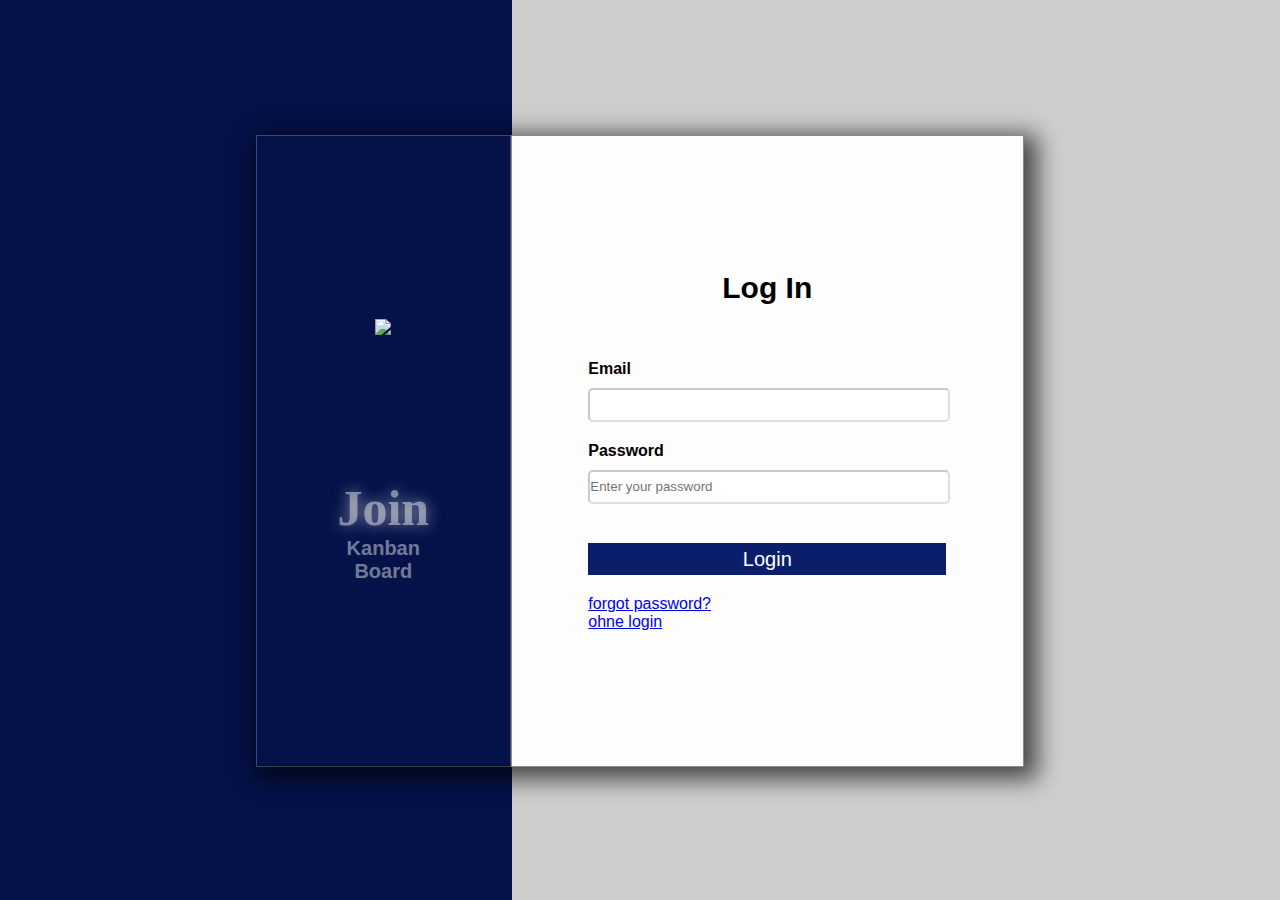
==== index.html @ 8798c3c4 "impressum tamplate" ====
<!DOCTYPE html>
<html lang="en">
  <head>
    <meta charset="UTF-8" />
    <meta http-equiv="X-UA-Compatible" content="IE=edge" />
    <meta name="viewport" content="width=device-width, initial-scale=1.0" />
    <title>Join</title>
    <!--CSS-FILES-->
    <link rel="stylesheet" href="css/nav.css" />
    <link rel="stylesheet" href="css/index.css" />
    <link rel="stylesheet" href="css/overall.css" />
    <!--JS-FILES-->
    <script src="js/include.js"></script>
    <script src="js/index.js"></script>
    <script src="js/overall.js"></script>
    <script src="js/mini_backend.js"></script>
    <script>setURL('http://gruppe-99.developerakademie.com/smallest_backend_ever')</script>

  </head>

  <body onload="initIndex()">
    <div class="index-container">
      <div class="login-container">
        <div class="login-form-content">
          <div class="content-container">
            <img class="programm-logo" src="img/logo.png" />
            <h1 class="content-title">
              <span class="programm-title">Join</span><br />Kanban<br />Board
            </h1>
          </div>
        </div>
        <div class="login-form-container">
          <form onsubmit="registerUser()" class="login-form" action="">
            <h4 class="login-title">Log In</h4>
            <div class="input-container">
              <div class="single-input">
                <p><b>Email</b></p>
                <input class="input" id="email" title="Email" type="email" />
              </div>
              <div class="single-input">
                <p><b>Password</b></p>
                <input
                  class="input"
                  type="password"
                  placeholder="Enter your password"/>
              </div>
            </div>
            <button class="form-submit-btn" type="submit">Login</button>
            <div class="link-container">
              <a href="#">forgot password?</a>
              <a href="board.html">ohne login</a>
            </div>
          </form>
        </div>
      </div>
      <div class="overlay"></div>
    </div>
  </body>
</html>
---- css/nav.css ----
.navbar {
  display: flex;
  justify-content: space-between;
  align-items: center;
  flex-direction: column;
  position: fixed;
  left: 0;
  top: 0;
  border: 1px solid lightblue;
  width: 130px;
  height: 100vh;
  background-color: rgb(4, 18, 73);
}

.logo-image {
  width: 50px;
  height: 50px;
  margin-top: 20px;
  object-fit: contain;
  cursor: pointer;
}

.navbar-links {
  display: flex;
  flex-direction: column;
  text-align: left;
  width: 100%;
  margin-bottom: 340px;
}

.navbar-links a {
  margin-top: 20px;
  text-decoration: none;
  color: rgba(240, 240, 240, 0.767);
  padding-left: 40px;
  font-size: 17px;
}

.navbar-links a:hover {
  border-left: 4px solid #fff;
  transition: 125ms;
}

.profile-pic {
  height: 50px;
  width: 50px;
  border-radius: 50%;
  margin-right: 15px;
  object-fit: cover;
  object-position: top;
  margin-bottom: 20px;
}
---- css/index.css ----
.index-container {
  display: flex;
  align-items: center;
  justify-content: center;
  height: 100vh;
  width: 100%;
  background-color: rgba(0, 0, 255, 0);
}

.overlay {
  position: absolute;
  top: 0;
  left: 0;
  height: 100vh;
  width: 40%;
  background-color: rgb(4, 18, 73);
}

.login-container {
  display: flex;
  height: 70%;
  width: 100%;
  background-color: rgba(255, 255, 255, 0);
  margin: 20%;
  -webkit-box-shadow: 6px 7px 22px 7px rgba(0, 0, 0, 0.5);
  box-shadow: 6px 7px 22px 7px rgba(3, 3, 3, 0.671);
  z-index: 1;
}

.login-form-content {
  height: 100%;
  width: 33.3%;
}

.content-container {
  display: grid;
  place-content: center;
  height: 100%;
  color: rgba(255, 255, 255, 0.445);
  text-align: center;
  border: 1px solid rgba(255, 255, 255, 0.233);
}

.content-title {
  font-size: 20px;
}

.programm-title {
  font-family: "Zen Dots", cursive;
  font-size: 50px;
  margin-top: 40px;
  text-shadow: 0 0 15px rgba(255, 255, 255, 0.5),
    0 0 10px rgba(255, 255, 255, 0.055);
}

.programm-logo {
  height: 110px;
  margin: auto;
  padding-bottom: 50px;
}

.login-form-container {
  display: flex;
  justify-content: center;
  align-items: center;
  height: 100%;
  width: 66.9%;
  background-color: rgb(253, 253, 253);
  
  border: 1px solid rgba(0, 0, 0, 0.452);
}

.login-form {
  display: flex;
  flex-direction: column;
  justify-content: space-evenly;
  /* height: 100%; */
  height: 400px;
  width: 70%;
}

.login-title {
  text-align: center;
  margin-bottom: 15px;
  font-size: 30px;
  /* font-family: 'Zen Dots', cursive; */
}
.input {
  width: 100%;
  height: 30px;
  border-color: rgba(122, 123, 124, 0.246);
  border-radius: 5px;
  margin-top: 10px;
  color: rgb(252, 248, 248);
  /* font-weight: bold; */
}

.single-input {
    margin-top: 20px;
}

.form-submit-btn {
  display: flex;
  align-items: center;
  justify-content: center;
  height: 25px;
  color: white;
  background-color: rgb(11, 30, 107);
  border: none;
  padding: 16px 0;
  font-size: 20px;
  margin-top: 20px;
  /* max-width: 50px; */
}

.form-submit-btn:hover {
    background-color: rgb(5, 6, 65);
}

.link-container {
  display: flex;
  flex-direction: column;
}

@media screen and (max-width: 800px) {
  .index-container {
    display: flex;
    justify-content: center;
    align-items: center;
  }

  .login-container {
    height: 100vh;
    margin: 0;
  }
  .login-form-container {
    background: rgb(25, 30, 111);
    background: linear-gradient(
      77deg,
      rgba(25, 30, 111, 0.9724264705882353) 20%,
      rgba(23, 18, 182, 0.87718837535014) 94%
    );
    width: 100%;
  }
  .overlay,
  .content-container,
  .login-form-content {
    display: none;
  }
  .login-form {
    height: 80%;
    width: 90%;
    color: white;
    text-align: center;
  }
  .form-submit-btn {
    border: 1px solid rgba(255, 255, 255, 0.281);
    border-radius: 50px;
  }
  .login-title{
      margin-top: 100px;
  }
  .input{
      border-radius: 50px;
      
      background-color: rgba(255, 255, 255, 0.788);
      padding: 5px;
  }
}
---- css/overall.css ----
* {
  font-family: "PT Sans", sans-serif;
  margin: 0;
  padding: 0;
  
  
}

body {
  background-color: rgba(0, 0, 0, 0.192);
  /* overflow: hidden; */

}
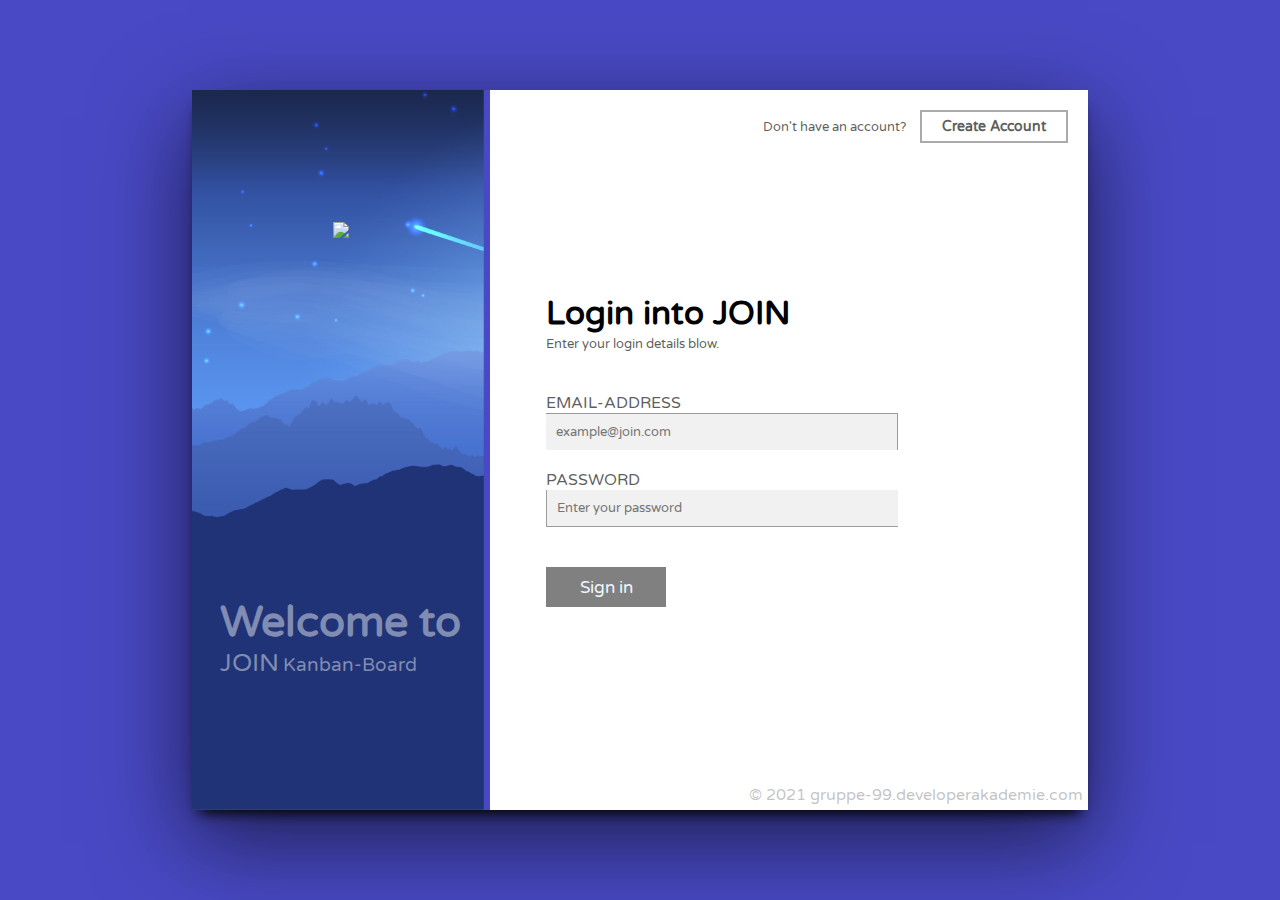
==== commit 62e5a4e1: "new index.html" ====
--- a/index.html
+++ b/index.html
@@ -1,59 +1,118 @@
 <!DOCTYPE html>
 <html lang="en">
-  <head>
-    <meta charset="UTF-8" />
-    <meta http-equiv="X-UA-Compatible" content="IE=edge" />
-    <meta name="viewport" content="width=device-width, initial-scale=1.0" />
-    <title>Join</title>
-    <!--CSS-FILES-->
-    <link rel="stylesheet" href="css/nav.css" />
-    <link rel="stylesheet" href="css/index.css" />
-    <link rel="stylesheet" href="css/overall.css" />
-    <!--JS-FILES-->
-    <script src="js/include.js"></script>
-    <script src="js/index.js"></script>
-    <script src="js/overall.js"></script>
-    <script src="js/mini_backend.js"></script>
-    <script>setURL('http://gruppe-99.developerakademie.com/smallest_backend_ever')</script>
 
-  </head>
+<head>
+  <meta charset="UTF-8" />
+  <meta http-equiv="X-UA-Compatible" content="IE=edge" />
+  <meta name="viewport" content="width=device-width, initial-scale=1.0" />
+  <title>Join</title>
+  <!--CSS-FILES-->
+  <link rel="stylesheet" href="css/nav.css" />
+  <link rel="stylesheet" href="css/index.css" />
+  <!-- <link rel="stylesheet" href="css/indexnew.css" /> -->
+  <link rel="stylesheet" href="css/overall.css" />
+  <link rel="stylesheet" href="css/footer.css" />
+  <!--JS-FILES-->
+  <script src="js/include.js"></script>
+  <script src="js/index.js"></script>
+  <script src="js/overall.js"></script>
+  <script src="js/mini_backend.js"></script>
+  <script src="https://kit.fontawesome.com/4b51fe3316.js" crossorigin="anonymous"></script>
+  <link rel="preconnect" href="https://fonts.googleapis.com">
+  <link rel="preconnect" href="https://fonts.gstatic.com" crossorigin>
+  <link href="https://fonts.googleapis.com/css2?family=Varela+Round&display=swap" rel="stylesheet">
+</head>
 
-  <body onload="initIndex()">
-    <div class="index-container">
-      <div class="login-container">
-        <div class="login-form-content">
-          <div class="content-container">
-            <img class="programm-logo" src="img/logo.png" />
-            <h1 class="content-title">
-              <span class="programm-title">Join</span><br />Kanban<br />Board
-            </h1>
+<body onload="initIndex()">
+  <div class="index-container">
+    <div class="login-container">
+      <div class="login-form-content">
+        <div class="content-container">
+          <img class="programm-logo" src="img/logo.png" />
+          <div>
+            <h1 class="index-title">Welcome to</h1>
+            <span class="title">JOIN</span>
+            <span class="index-sub-title">Kanban-Board</span>
           </div>
         </div>
-        <div class="login-form-container">
-          <form onsubmit="registerUser()" class="login-form" action="">
-            <h4 class="login-title">Log In</h4>
-            <div class="input-container">
+      </div>
+      <div class="login-form-container">
+        <form onsubmit="" action="">
+          <div class="login-cointainer">
+            <div>
+              <h2 class="content-title">Login into JOIN</h2>
+              <span class="gray-look sub-title">Enter your login details blow.</span>
+            </div>
+            <div class="login-input-group">
               <div class="single-input">
-                <p><b>Email</b></p>
-                <input class="input" id="email" title="Email" type="email" />
+                <span class="gray-look">EMAIL-ADDRESS</span>
+                <input id="login-email" class="index-input-style1" type="email" placeholder="example@join.com" /><br />
               </div>
               <div class="single-input">
-                <p><b>Password</b></p>
-                <input
-                  class="input"
-                  type="password"
-                  placeholder="Enter your password"/>
+                <span class="gray-look">PASSWORD</span>
+                <input id="login-password" class="index-input-style2" pattern="(?=.*\d)(?=.*[a-z])(?=.*[A-Z]).{8,}"
+                  title="Must contain at least one number and one uppercase and lowercase letter, and at least 8 or more characters"
+                  style="-webkit-text-security: square" type="password" placeholder="Enter your password" />
               </div>
             </div>
-            <button class="form-submit-btn" type="submit">Login</button>
-            <div class="link-container">
-              <a href="#">forgot password?</a>
-              <a href="board.html">ohne login</a>
+            <button onclick="checkLogin()" class="login-submit-btn" type="submit">Sign in</button>
+            <div class="create-account">
+              <span class="gray-look sub-title">Don't have an account?</span>
+              <button onclick="openRegisterWindow()" class="create-account-btn gray-look">Create Account</button>
             </div>
-          </form>
-        </div>
+            <span class="copy">© 2021 gruppe-99.developerakademie.com</span>
+            <div id="register-window" class="overlay">
+              <form id="register-form" onsubmit="register()" action="" class="">
+                <div class="register-form-container">
+                  <h3 class="content-title">Register</h3>
+                  <span class="gray-look sub-title">Enter your login details blow.</span>
+                  <div class="login-input-group">
+                    <span class="gray-look">EMAIL-ADDRESS</span>
+                    <input id="register-email" class="index-input-style1" type="email" placeholder="example@join.com"
+                      required />
+                  </div>
+                  <div class="login-input-group">
+                    <span class="gray-look">FIRST NAME</span>
+                    <input id="register-firstname" minlength="3" maxlength="10"
+                      onkeypress="return (event.charCode > 64 && event.charCode < 91) || (event.charCode > 96 && event.charCode < 123) || (event.charCode==32)"
+                      class="index-input-style2" type="text" placeholder="First Name" required />
+                  </div>
+                  <div class="login-input-group">
+                    <span class="gray-look">LAST NAME</span>
+                    <input id="register-lastname" minlength="3" maxlength="10"
+                      onkeypress="return (event.charCode > 64 && event.charCode < 91) || (event.charCode > 96 && event.charCode < 123) || (event.charCode==32)"
+                      class="index-input-style1" type="text" placeholder="Last Name" required />
+                  </div>
+                  <div class="login-input-group">
+                    <span class="gray-look">PASSWORD</span>
+                    <input id="register-password" class="index-input-style1" type="password" minlength="8"
+                      maxlength="100" placeholder="Enter your password" required />
+                  </div>
+                  <div class="login-input-group">
+                    <span class="gray-look">CONFIRM PASSWORD</span>
+                    <input id="register-confirmed" class="index-input-style2" type="password" minlength="8"
+                      maxlength="100" placeholder=" Confirm Password" required />
+                  </div>
+                  <div class="login-input-group">
+                    <button type="submit" class="login-submit-btn" type="submit">Register</button>
+                    <p class="gray-look">By clicking register, you agree to the privacy policy</p>
+                  </div>
+                  <img onclick="closeRegisterWindow()" class="close-icon" src="img/close.png">
+                  <span class="copy">© 2021 gruppe-99.developerakademie.com</span>
+                </div>
+
+              </form>
+            </div>
+          </div>
+        </form>
       </div>
-      <div class="overlay"></div>
     </div>
-  </body>
+
+  </div>
+</body>
+<script type="module"></script>
+
 </html>
+
+<!-- pattern="(?=.*\d)(?=.*[a-z])(?=.*[A-Z]).{8,}" 
+title="Must contain at least one number and one uppercase and lowercase letter, and at least 8 or more characters" -->
--- a/css/index.css
+++ b/css/index.css
@@ -3,49 +3,166 @@
   align-items: center;
   justify-content: center;
   height: 100vh;
-  width: 100%;
-  background-color: rgba(0, 0, 255, 0);
-}
-
-.overlay {
-  position: absolute;
-  top: 0;
-  left: 0;
-  height: 100vh;
-  width: 40%;
-  background-color: rgb(4, 18, 73);
+  background-image: url("img/8048.png");
+  width: 100%;
+  background-color: rgba(42, 42, 187, 0.856);
 }
 
 .login-container {
   display: flex;
-  height: 70%;
-  width: 100%;
-  background-color: rgba(255, 255, 255, 0);
-  margin: 20%;
-  -webkit-box-shadow: 6px 7px 22px 7px rgba(0, 0, 0, 0.5);
-  box-shadow: 6px 7px 22px 7px rgba(3, 3, 3, 0.671);
-  z-index: 1;
+  position: relative;
+  height: 80%;
+  width: 100%;
+  background-image: url("../img/bg.png");
+  background-repeat: no-repeat;
+  background-position: bottom;
+  background-size: cover;
+  margin: 15%;
+  box-shadow: 0px 10px 13px -7px #000000,
+    -2px 30px 86px 2px rgba(0, 0, 0, 0.582);
+  z-index: 2;
 }
 
 .login-form-content {
+  display: grid;
+  place-items: center;
   height: 100%;
   width: 33.3%;
 }
 
 .content-container {
   display: grid;
-  place-content: center;
+  place-items: center;
   height: 100%;
   color: rgba(255, 255, 255, 0.445);
-  text-align: center;
-  border: 1px solid rgba(255, 255, 255, 0.233);
+
+  font-family: "Varela Round", sans-serif;
+}
+
+.login-form-container {
+  position: relative;
+  width: 100%;
+}
+
+.login-cointainer {
+  display: flex;
+  flex-direction: column;
+  justify-content: center;
+  height: 500px;
+  width: 100%;
+  margin-left: 17%;
+  font-family: "Varela Round", sans-serif;
+}
+
+.index-input-style1 {
+  background: url("img/email.png");
+  width: 100%;
+  outline: none;
+  border: none;
+  border-right: 1px solid rgba(0, 0, 0, 0.356);
+  border-top: 1px solid rgba(0, 0, 0, 0.356);
+  background-color: rgba(0, 0, 0, 0.055);
+  max-width: 500px;
+
+  font-size: 13px;
+  padding: 10px;
+}
+
+.index-input-style2 {
+  background: url("img/email.png");
+  width: 100%;
+  outline: none;
+  border: none;
+  background-color: rgba(0, 0, 0, 0.055);
+  border-left: 1px solid rgba(0, 0, 0, 0.356);
+  border-bottom: 1px solid rgba(0, 0, 0, 0.356);
+
+  font-size: 13px;
+  padding: 10px;
+}
+
+.copy {
+  position: absolute;
+  bottom: 5px;
+  right: 5px;
+  color: rgba(128, 128, 128, 0.472);
+}
+
+.index-input-style::placeholder {
+  color: rgba(96, 99, 96, 0.705);
+}
+
+.login-input-group {
+  width: 100%;
+  margin: 20px 0;
+}
+
+.login-submit-btn {
+  background-color: gray;
+  border: none;
+  font-size: 17px;
+  padding: 10px 20px;
+  max-width: 120px;
+  max-height: 40px;
+  color: rgb(240, 248, 255);
+  cursor: pointer;
+}
+
+.login-submit-btn:hover {
+  background-color: rgba(61, 61, 61, 0.712);
+}
+
+.create-account {
+  position: absolute;
+  top: 20px;
+  right: 20px;
+}
+
+.create-account-btn {
+  padding: 6px 20px;
+  font-size: 14px;
+  margin-left: 10px;
+  background-color: white;
+  border: rgba(128, 128, 128, 0.671) 2px solid;
+  font-weight: bold;
+  cursor: pointer;
+}
+
+.index-title {
+  font-size: 43px;
+}
+
+.index-sub-title {
+  font-size: 19px;
+}
+
+.title {
+  font-size: 25px;
+}
+
+.single-input {
+  margin: 20px 0;
+}
+
+.create-account-btn:hover {
+  background-color: rgba(128, 128, 128, 0.178);
+}
+
+.gray-look {
+  color: rgba(65, 63, 64, 0.842);
 }
 
 .content-title {
-  font-size: 20px;
+  font-size: 33px;
+  font-family: "Varela Round", sans-serif;
+}
+
+.sub-title {
+  font-size: 13px;
 }
 
 .programm-title {
+  height: 40px;
   font-family: "Zen Dots", cursive;
   font-size: 50px;
   margin-top: 40px;
@@ -54,28 +171,25 @@
 }
 
 .programm-logo {
-  height: 110px;
+  height: 60px;
   margin: auto;
   padding-bottom: 50px;
 }
 
 .login-form-container {
   display: flex;
-  justify-content: center;
   align-items: center;
   height: 100%;
   width: 66.9%;
-  background-color: rgb(253, 253, 253);
-  
-  border: 1px solid rgba(0, 0, 0, 0.452);
+  background-color: rgb(255, 255, 255);
 }
 
 .login-form {
   display: flex;
   flex-direction: column;
   justify-content: space-evenly;
-  /* height: 100%; */
-  height: 400px;
+  height: 100%;
+  height: 600px;
   width: 70%;
 }
 
@@ -84,19 +198,6 @@
   margin-bottom: 15px;
   font-size: 30px;
   /* font-family: 'Zen Dots', cursive; */
-}
-.input {
-  width: 100%;
-  height: 30px;
-  border-color: rgba(122, 123, 124, 0.246);
-  border-radius: 5px;
-  margin-top: 10px;
-  color: rgb(252, 248, 248);
-  /* font-weight: bold; */
-}
-
-.single-input {
-    margin-top: 20px;
 }
 
 .form-submit-btn {
@@ -114,12 +215,48 @@
 }
 
 .form-submit-btn:hover {
-    background-color: rgb(5, 6, 65);
+  background-color: rgb(5, 6, 65);
 }
 
 .link-container {
   display: flex;
   flex-direction: column;
+}
+
+/* @@@@@@@@@@@@@@@@@@@@@@@@@@@@@@@@@@@@@@@@@@@@@@@@ */
+
+.overlay {
+  display: none;
+  align-items: center;
+  position: absolute;
+  top: 0;
+  left: 0;
+  right: 0;
+  bottom: 0;
+  opacity: 1;
+
+  background-color: rgb(255, 255, 255);
+}
+
+.login-input-container {
+  display: flex;
+  flex-direction: column;
+}
+
+.register-form-container {
+  max-width: 500px;
+  margin-left: 7%;
+}
+
+.close-icon {
+  position: absolute;
+  top: 20px;
+  right: 20px;
+  cursor: pointer;
+}
+
+.close-icon:hover {
+  transform: scale(1.04);
 }
 
 @media screen and (max-width: 800px) {
@@ -157,13 +294,13 @@
     border: 1px solid rgba(255, 255, 255, 0.281);
     border-radius: 50px;
   }
-  .login-title{
-      margin-top: 100px;
-  }
-  .input{
-      border-radius: 50px;
-      
-      background-color: rgba(255, 255, 255, 0.788);
-      padding: 5px;
-  }
-}
+  .login-title {
+    margin-top: 100px;
+  }
+  .input {
+    border-radius: 50px;
+
+    background-color: rgba(255, 255, 255, 0.788);
+    padding: 5px;
+  }
+}
--- a/css/overall.css
+++ b/css/overall.css
@@ -1,13 +1,54 @@
+@import url("https://fonts.googleapis.com/css2?family=Gruppo&display=swap");
+@import url("https://fonts.googleapis.com/css2?family=Zen+Dots&display=swap");
+@import url('https://fonts.googleapis.com/css2?family=Varela+Round&display=swap');
 * {
-  font-family: "PT Sans", sans-serif;
+  font-family: 'Varela Round', sans-serif;
   margin: 0;
   padding: 0;
-  
-  
 }
 
-body {
-  background-color: rgba(0, 0, 0, 0.192);
-  /* overflow: hidden; */
+.d-none {
+  display: none;
+}
 
+.dropDownMenu {
+  background-color: #ebe9e967;
+  position: absolute;
+  right: 3%;
+  flex-direction: column;
+  top: 70px;
+  border-bottom-left-radius: 8px;
 }
+
+
+
+.dropDownMenu a {
+  text-decoration: none;
+  color: black;
+  cursor: pointer;
+  font-size: 20px;
+  font-weight: bold;
+  margin: 8px;
+  align-self: flex-end;
+  border-bottom: 5px solid transparent;
+}
+
+.dropDownMenu a:hover {
+  color: rgb(4, 18, 73);
+  border-bottom: 5px solid rgba(53, 129, 173, 0.335);
+}
+
+.sales-color {
+  background-color: rgba(29, 189, 29, 0.308);
+}
+.product-color {
+  background-color: rgba(59, 59, 187, 0.329);
+}
+
+.management-color {
+  background-color: #ee8f125b;
+}
+
+.marketing-color {
+  background-color: rgba(233, 20, 20, 0.37);
+}
--- a/css/footer.css
+++ b/css/footer.css
@@ -0,0 +1,20 @@
+.footer-section {
+    position: fixed;
+    bottom: 0;
+    left: 0;
+    right: 0;
+    font-size: 20px;
+    
+    background-color: rgb(255, 255, 255);
+    text-align: center;
+    color: gray !important;
+}
+
+.footer-section a {
+    color: rgb(66, 65, 65);
+    text-decoration: none;
+}
+
+.footer-section a:hover {
+    color: rgb(126, 122, 122);    
+}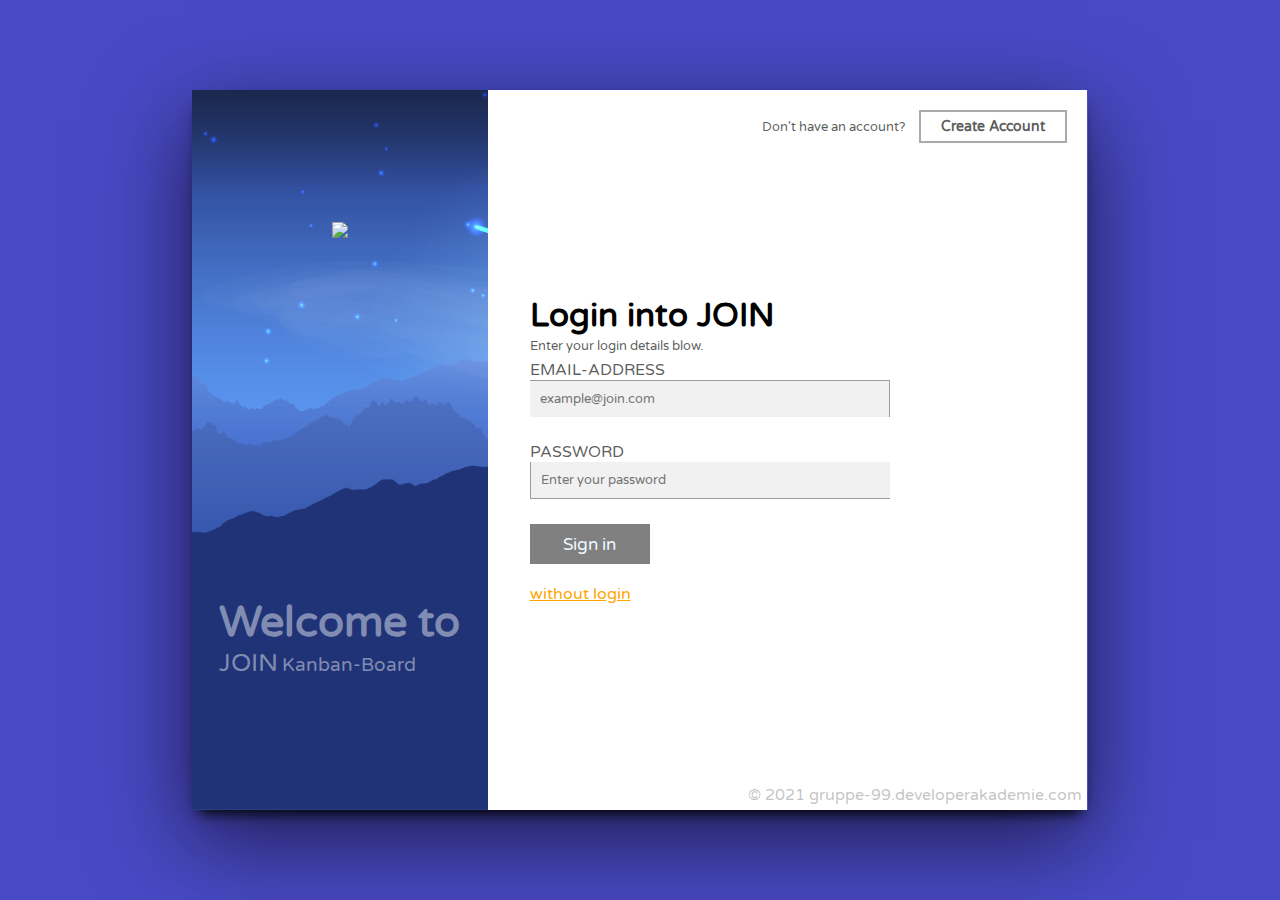
==== commit d352f3fa: "fix" ====
--- a/index.html
+++ b/index.html
@@ -17,7 +17,7 @@
   <script src="js/index.js"></script>
   <script src="js/overall.js"></script>
   <script src="js/mini_backend.js"></script>
-  <script src="https://kit.fontawesome.com/4b51fe3316.js" crossorigin="anonymous"></script>
+ 
   <link rel="preconnect" href="https://fonts.googleapis.com">
   <link rel="preconnect" href="https://fonts.gstatic.com" crossorigin>
   <link href="https://fonts.googleapis.com/css2?family=Varela+Round&display=swap" rel="stylesheet">
@@ -37,82 +37,90 @@
         </div>
       </div>
       <div class="login-form-container">
-        <form onsubmit="" action="">
-          <div class="login-cointainer">
-            <div>
-              <h2 class="content-title">Login into JOIN</h2>
-              <span class="gray-look sub-title">Enter your login details blow.</span>
+        <form id="login-form">
+          <div>
+            <h2 class="content-title">Login into JOIN</h2>
+            <span class="gray-look sub-title">Enter your login details blow.</span>
+          </div>
+          <div class="login-input-group">
+            <div class="single-input">
+              <span class="gray-look">EMAIL-ADDRESS</span>
+              <input id="login-email" class="validation index-input-style1" type="text" placeholder="example@join.com" /><br />
+              <small>ErrMsg</small>
             </div>
-            <div class="login-input-group">
-              <div class="single-input">
-                <span class="gray-look">EMAIL-ADDRESS</span>
-                <input id="login-email" class="index-input-style1" type="email" placeholder="example@join.com" /><br />
-              </div>
-              <div class="single-input">
-                <span class="gray-look">PASSWORD</span>
-                <input id="login-password" class="index-input-style2" pattern="(?=.*\d)(?=.*[a-z])(?=.*[A-Z]).{8,}"
-                  title="Must contain at least one number and one uppercase and lowercase letter, and at least 8 or more characters"
-                  style="-webkit-text-security: square" type="password" placeholder="Enter your password" />
-              </div>
-            </div>
-            <button onclick="checkLogin()" class="login-submit-btn" type="submit">Sign in</button>
-            <div class="create-account">
-              <span class="gray-look sub-title">Don't have an account?</span>
-              <button onclick="openRegisterWindow()" class="create-account-btn gray-look">Create Account</button>
-            </div>
-            <span class="copy">© 2021 gruppe-99.developerakademie.com</span>
-            <div id="register-window" class="overlay">
-              <form id="register-form" onsubmit="register()" action="" class="">
-                <div class="register-form-container">
-                  <h3 class="content-title">Register</h3>
-                  <span class="gray-look sub-title">Enter your login details blow.</span>
-                  <div class="login-input-group">
-                    <span class="gray-look">EMAIL-ADDRESS</span>
-                    <input id="register-email" class="index-input-style1" type="email" placeholder="example@join.com"
-                      required />
-                  </div>
-                  <div class="login-input-group">
-                    <span class="gray-look">FIRST NAME</span>
-                    <input id="register-firstname" minlength="3" maxlength="10"
-                      onkeypress="return (event.charCode > 64 && event.charCode < 91) || (event.charCode > 96 && event.charCode < 123) || (event.charCode==32)"
-                      class="index-input-style2" type="text" placeholder="First Name" required />
-                  </div>
-                  <div class="login-input-group">
-                    <span class="gray-look">LAST NAME</span>
-                    <input id="register-lastname" minlength="3" maxlength="10"
-                      onkeypress="return (event.charCode > 64 && event.charCode < 91) || (event.charCode > 96 && event.charCode < 123) || (event.charCode==32)"
-                      class="index-input-style1" type="text" placeholder="Last Name" required />
-                  </div>
-                  <div class="login-input-group">
-                    <span class="gray-look">PASSWORD</span>
-                    <input id="register-password" class="index-input-style1" type="password" minlength="8"
-                      maxlength="100" placeholder="Enter your password" required />
-                  </div>
-                  <div class="login-input-group">
-                    <span class="gray-look">CONFIRM PASSWORD</span>
-                    <input id="register-confirmed" class="index-input-style2" type="password" minlength="8"
-                      maxlength="100" placeholder=" Confirm Password" required />
-                  </div>
-                  <div class="login-input-group">
-                    <button type="submit" class="login-submit-btn" type="submit">Register</button>
-                    <p class="gray-look">By clicking register, you agree to the privacy policy</p>
-                  </div>
-                  <img onclick="closeRegisterWindow()" class="close-icon" src="img/close.png">
-                  <span class="copy">© 2021 gruppe-99.developerakademie.com</span>
-                </div>
-
-              </form>
+            <div class="single-input">
+              <span class="gray-look">PASSWORD</span>
+              <input id="login-password" class="validation index-input-style2" 
+                style="-webkit-text-security: square" type="password" placeholder="Enter your password" />
+                <small>ErrMsg</small>
             </div>
           </div>
+
+          <div class="form-end">
+            <button  class="login-submit-btn" type="submit">Sign in</button>
+            <a class="without-login" href="board.html">without login</a>
+          </div>
         </form>
+        <div class="create-account">
+          <span class="gray-look sub-title">Don't have an account?</span>
+          <button onclick="openRegisterWindow(event)" class="create-account-btn gray-look">Create Account</button>
+        </div>
+        <span class="copy">© 2021 gruppe-99.developerakademie.com</span>
+        <div id="register-window" class="overlay">
+          <form id="register-form">
+            <div class="register-form-container">
+              <h3 class="content-title">Register</h3>
+              <span class="gray-look sub-title">Enter your login details blow.</span>
+              
+              <div class="login-input-group">
+                <span class="gray-look">FIRST NAME</span>
+                <input id="register-firstname" minlength="2" maxlength="10"
+                  onkeypress="return (event.charCode > 64 && event.charCode < 91) || (event.charCode > 96 && event.charCode < 123) || (event.charCode==32)"
+                  class="validation index-input-style2" type="text" placeholder="First Name" />
+                  <small>ErrMsg</small>
+              </div>
+              <div class="login-input-group">
+                <span class="gray-look">LAST NAME</span>
+                <input id="register-lastname" minlength="2" maxlength="10"
+                  onkeypress="return (event.charCode > 64 && event.charCode < 91) || (event.charCode > 96 && event.charCode < 123) || (event.charCode==32)"
+                  class="validation index-input-style1" type="text" placeholder="Last Name" />
+                  <small>ErrMsg</small>
+              </div>
+              <div class="login-input-group">
+                <span class="gray-look">EMAIL-ADDRESS</span>
+                <input id="register-email" class="validation index-input-style1" type="text" placeholder="example@join.com"
+                   />
+                  <small>ErrMsg</small>
+              </div>
+              <div class="login-input-group">
+                <span class="gray-look">PASSWORD</span>
+                <input id="register-password" class="validation index-input-style1" type="password" minlength="5" maxlength="100"
+                  placeholder="Enter your password" />
+                  <small>ErrMsg</small>
+              </div>
+              <div class="login-input-group">
+                <span class="gray-look">CONFIRM PASSWORD</span>
+                <input id="register-confirmed" class="validation index-input-style2" type="password" minlength="5" maxlength="100"
+                  placeholder=" Confirm Password"/>
+                  <small>ErrMsg</small>
+              </div>
+              <div class="login-input-group">
+                <input type="submit" class="login-submit-btn" value="Register">
+                <p class="register-end gray-look">By clicking register, you agree to the privacy policy : zero security</p>
+              </div>
+              <img onclick="closeRegisterWindow(event)" class="close-icon" src="img/close.png">
+              <span class="copy">© 2021 gruppe-99.developerakademie.com</span>
+            </div>
+          </form>
+        </div>
+
       </div>
     </div>
-
   </div>
+ 
 </body>
-<script type="module"></script>
 
 </html>
 
-<!-- pattern="(?=.*\d)(?=.*[a-z])(?=.*[A-Z]).{8,}" 
-title="Must contain at least one number and one uppercase and lowercase letter, and at least 8 or more characters" -->
+ <!-- pattern="(?=.*\d)(?=.*[a-z])(?=.*[A-Z]).{8,}" 
+title="Must contain at least one number and one uppercase and lowercase letter, and at least 8 or more characters" - -->--- a/css/index.css
+++ b/css/index.css
@@ -3,9 +3,24 @@
   align-items: center;
   justify-content: center;
   height: 100vh;
-  background-image: url("img/8048.png");
   width: 100%;
   background-color: rgba(42, 42, 187, 0.856);
+}
+
+.login-input-group small {
+  visibility: hidden;
+}
+
+
+.error {
+  background-color: rgba(197, 30, 30, 0.219) !important;
+  border: 2px solid  rgb(138, 10, 10) !important;
+  
+}
+
+.success {
+  background-color: rgba(55, 211, 76, 0.377) !important;
+  border: 2px solid  rgba(5, 97, 25, 0.452) !important;  
 }
 
 .login-container {
@@ -13,21 +28,21 @@
   position: relative;
   height: 80%;
   width: 100%;
-  background-image: url("../img/bg.png");
-  background-repeat: no-repeat;
-  background-position: bottom;
-  background-size: cover;
   margin: 15%;
   box-shadow: 0px 10px 13px -7px #000000,
     -2px 30px 86px 2px rgba(0, 0, 0, 0.582);
-  z-index: 2;
+  background-image: url("../img/bg.png");
+  background-repeat: no-repeat;
+  background-position-y: bottom;
+  background-size: cover;
+}
+
+#login-form {
+  margin-left: 7%;
 }
 
 .login-form-content {
-  display: grid;
-  place-items: center;
-  height: 100%;
-  width: 33.3%;
+  width: 33%;
 }
 
 .content-container {
@@ -36,26 +51,20 @@
   height: 100%;
   color: rgba(255, 255, 255, 0.445);
 
+  background-repeat: no-repeat;
+  background-position-y: bottom;
+  background-size: cover;
   font-family: "Varela Round", sans-serif;
 }
 
 .login-form-container {
+  display: none;
   position: relative;
   width: 100%;
 }
 
-.login-cointainer {
-  display: flex;
-  flex-direction: column;
-  justify-content: center;
-  height: 500px;
-  width: 100%;
-  margin-left: 17%;
-  font-family: "Varela Round", sans-serif;
-}
-
 .index-input-style1 {
-  background: url("img/email.png");
+
   width: 100%;
   outline: none;
   border: none;
@@ -63,22 +72,19 @@
   border-top: 1px solid rgba(0, 0, 0, 0.356);
   background-color: rgba(0, 0, 0, 0.055);
   max-width: 500px;
-
   font-size: 13px;
   padding: 10px;
 }
 
 .index-input-style2 {
-  background: url("img/email.png");
   width: 100%;
   outline: none;
   border: none;
   background-color: rgba(0, 0, 0, 0.055);
   border-left: 1px solid rgba(0, 0, 0, 0.356);
   border-bottom: 1px solid rgba(0, 0, 0, 0.356);
-
+  padding: 10px;
   font-size: 13px;
-  padding: 10px;
 }
 
 .copy {
@@ -94,7 +100,7 @@
 
 .login-input-group {
   width: 100%;
-  margin: 20px 0;
+  margin: 5px 0;
 }
 
 .login-submit-btn {
@@ -106,6 +112,8 @@
   max-height: 40px;
   color: rgb(240, 248, 255);
   cursor: pointer;
+  text-align: center;
+  outline: none;
 }
 
 .login-submit-btn:hover {
@@ -141,7 +149,7 @@
 }
 
 .single-input {
-  margin: 20px 0;
+  margin: 5px 0;
 }
 
 .create-account-btn:hover {
@@ -197,21 +205,6 @@
   text-align: center;
   margin-bottom: 15px;
   font-size: 30px;
-  /* font-family: 'Zen Dots', cursive; */
-}
-
-.form-submit-btn {
-  display: flex;
-  align-items: center;
-  justify-content: center;
-  height: 25px;
-  color: white;
-  background-color: rgb(11, 30, 107);
-  border: none;
-  padding: 16px 0;
-  font-size: 20px;
-  margin-top: 20px;
-  /* max-width: 50px; */
 }
 
 .form-submit-btn:hover {
@@ -223,10 +216,20 @@
   flex-direction: column;
 }
 
+.form-end {
+  display: flex;
+  flex-direction: column;
+}
+
+.without-login {
+  color: orange;
+  margin-top: 20px;
+}
+
 /* @@@@@@@@@@@@@@@@@@@@@@@@@@@@@@@@@@@@@@@@@@@@@@@@ */
 
 .overlay {
-  display: none;
+  display: flex;
   align-items: center;
   position: absolute;
   top: 0;
@@ -234,8 +237,9 @@
   right: 0;
   bottom: 0;
   opacity: 1;
-
   background-color: rgb(255, 255, 255);
+  z-index: -1;
+  box-sizing: border-box;
 }
 
 .login-input-container {
@@ -245,7 +249,8 @@
 
 .register-form-container {
   max-width: 500px;
-  margin-left: 7%;
+  margin-left: 17%;
+  color: #000000;
 }
 
 .close-icon {
@@ -259,27 +264,56 @@
   transform: scale(1.04);
 }
 
-@media screen and (max-width: 800px) {
+.register-end {
+  margin-top: 20px;
+}
+
+@media screen and (max-width: 1100px) {
   .index-container {
+    justify-content: center;
+    align-items: center;
+  }
+  .login-container {
+    text-align: center;
+
+    height: 100%;
+    width: 100vw;
+    margin: 0;
+    margin-left: 0 !important;
+  }
+  #login-form {
+    height: 400px;
+    margin: 0;
+  }
+  .content-title {
+    margin-bottom: 40px;
+  }
+
+  .index-input-style1,
+  .index-input-style2 {
+    
+    background-color: rgba(139, 139, 139, 0.151);
+    padding: 10px 0;
+  }
+  .login-form-container {
     display: flex;
     justify-content: center;
-    align-items: center;
-  }
-
-  .login-container {
-    height: 100vh;
-    margin: 0;
-  }
-  .login-form-container {
-    background: rgb(25, 30, 111);
-    background: linear-gradient(
-      77deg,
-      rgba(25, 30, 111, 0.9724264705882353) 20%,
-      rgba(23, 18, 182, 0.87718837535014) 94%
-    );
+    position: absolute;
+    top: 0;
+    left: 0;
+    right: 0;
+    bottom: 0;
+    /* height: 100vh; */
     width: 100%;
   }
-  .overlay,
+  .register-form-container {
+    justify-content: center;
+    text-align: center;
+    margin: 0 3%;
+  }
+  .overlay {
+    justify-content: center;
+  }
   .content-container,
   .login-form-content {
     display: none;
@@ -287,20 +321,29 @@
   .login-form {
     height: 80%;
     width: 90%;
-    color: white;
-    text-align: center;
-  }
-  .form-submit-btn {
-    border: 1px solid rgba(255, 255, 255, 0.281);
+    color: rgb(0, 0, 0);
+    text-align: center;
+  }
+  .login-submit-btn {
+    border: 1px solid rgba(119, 22, 22, 0.281);
     border-radius: 50px;
+    padding: 10px 100px;
+    max-width: 100%;
+    text-align: center;
   }
   .login-title {
     margin-top: 100px;
   }
   .input {
     border-radius: 50px;
-
     background-color: rgba(255, 255, 255, 0.788);
     padding: 5px;
   }
-}
+  .form-end {
+    align-items: center;
+    margin-top: 130px;
+  }
+  .copy {
+    text-align: center;
+  }
+}
--- a/css/overall.css
+++ b/css/overall.css
@@ -1,5 +1,4 @@
-@import url("https://fonts.googleapis.com/css2?family=Gruppo&display=swap");
-@import url("https://fonts.googleapis.com/css2?family=Zen+Dots&display=swap");
+
 @import url('https://fonts.googleapis.com/css2?family=Varela+Round&display=swap');
 * {
   font-family: 'Varela Round', sans-serif;
@@ -9,6 +8,14 @@
 
 .d-none {
   display: none;
+}
+
+.hidden {
+  visibility: hidden;
+}
+
+.visible {
+  visibility: visible;
 }
 
 .dropDownMenu {
@@ -46,9 +53,31 @@
 }
 
 .management-color {
-  background-color: #ee8f125b;
+  background-color: #e2a5566c;
 }
 
 .marketing-color {
-  background-color: rgba(233, 20, 20, 0.37);
+  background-color: rgba(230, 69, 20, 0.466);
 }
+
+.container {
+  margin: 100px 200px;
+}
+
+.help-section {
+  margin: 40px 0;
+}
+
+.help-img{
+  max-width: 1200px;
+  width: 100%;
+}
+
+
+@media  screen and (max-width: 1120px) {
+  .container {
+    margin: 100px 3%;
+    text-align: center;
+  }
+  
+}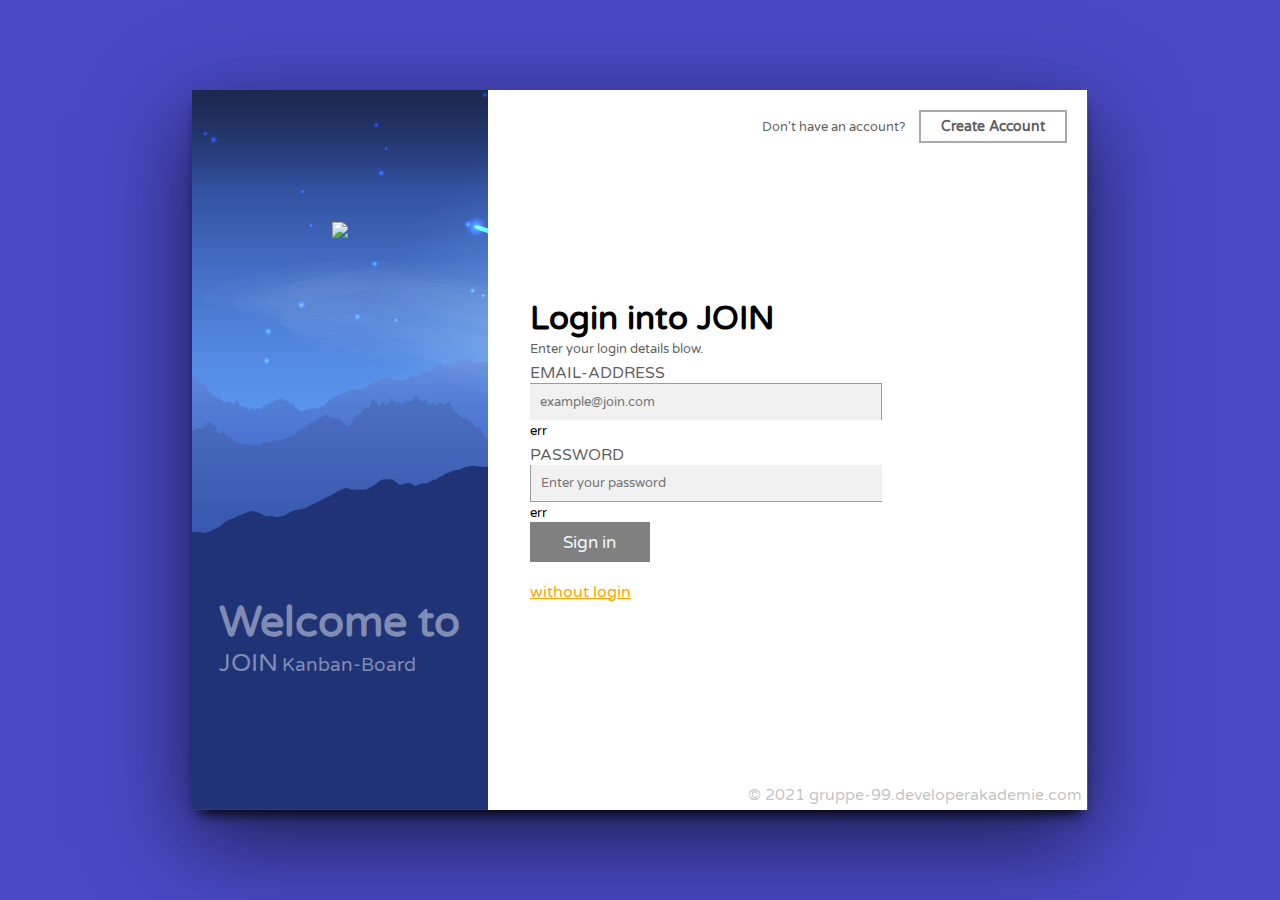
==== commit c556bae7: "changes" ====
--- a/index.html
+++ b/index.html
@@ -1,126 +1,159 @@
 <!DOCTYPE html>
 <html lang="en">
+  <head>
+    <meta charset="UTF-8" />
+    <meta http-equiv="X-UA-Compatible" content="IE=edge" />
+    <meta name="viewport" content="width=device-width, initial-scale=1.0" />
+    <title>Join</title>
+    <!--CSS-FILES-->
+    <link rel="stylesheet" href="css/nav.css" />
+    <link rel="stylesheet" href="css/index.css" />
+    <link rel="stylesheet" href="css/overall.css" />
+    <link rel="stylesheet" href="css/footer.css" />
+    <!--JS-FILES-->
+    <script src="js/include.js"></script>
+    <script src="js/overall.js"></script>
+    <script src="js/mini_backend.js"></script>
 
-<head>
-  <meta charset="UTF-8" />
-  <meta http-equiv="X-UA-Compatible" content="IE=edge" />
-  <meta name="viewport" content="width=device-width, initial-scale=1.0" />
-  <title>Join</title>
-  <!--CSS-FILES-->
-  <link rel="stylesheet" href="css/nav.css" />
-  <link rel="stylesheet" href="css/index.css" />
-  <!-- <link rel="stylesheet" href="css/indexnew.css" /> -->
-  <link rel="stylesheet" href="css/overall.css" />
-  <link rel="stylesheet" href="css/footer.css" />
-  <!--JS-FILES-->
-  <script src="js/include.js"></script>
-  <script src="js/index.js"></script>
-  <script src="js/overall.js"></script>
-  <script src="js/mini_backend.js"></script>
- 
-  <link rel="preconnect" href="https://fonts.googleapis.com">
-  <link rel="preconnect" href="https://fonts.gstatic.com" crossorigin>
-  <link href="https://fonts.googleapis.com/css2?family=Varela+Round&display=swap" rel="stylesheet">
-</head>
+    <link rel="preconnect" href="https://fonts.googleapis.com" />
+    <link rel="preconnect" href="https://fonts.gstatic.com" crossorigin />
+    <link
+      href="https://fonts.googleapis.com/css2?family=Varela+Round&display=swap"
+      rel="stylesheet"
+    />
+  </head>
 
-<body onload="initIndex()">
-  <div class="index-container">
-    <div class="login-container">
-      <div class="login-form-content">
-        <div class="content-container">
-          <img class="programm-logo" src="img/logo.png" />
-          <div>
-            <h1 class="index-title">Welcome to</h1>
-            <span class="title">JOIN</span>
-            <span class="index-sub-title">Kanban-Board</span>
+  <body onload="initIndex()">
+    <div class="index-container">
+      <div class="login-container">
+        <div class="login-form-content">
+          <div class="content-container">
+            <img class="programm-logo" src="img/logo.png" />
+            <div>
+              <h1 class="index-title">Welcome to</h1>
+              <label class="title">JOIN</label>
+              <label class="index-sub-title">Kanban-Board</label>
+            </div>
+          </div>
+        </div>
+        <div id="form-c" class="login-form-container">
+          <form id="login-form" onsubmit="login(event)">
+            <div>
+              <h2 class="content-title">Login into JOIN</h2>
+              <label class="gray-look sub-title"
+                >Enter your login details blow.</label
+              >
+            </div>
+            <div class="input-group">
+              <div class="single-input">
+                <label class="gray-look">EMAIL-ADDRESS</label>
+                <input
+                  id="login-email"
+                  class="validation index-input-style1"
+                  type="text"
+                  placeholder="example@join.com"
+                /><br />
+                <small id="login-email-hint" class="visibility">err</small>
+              </div>
+              <div class="input-group">
+                <label class="gray-look">PASSWORD</label>
+                <input
+                  id="login-password"
+                  class="validation index-input-style2"
+                  style="-webkit-text-security: square"
+                  type="password"
+                  placeholder="Enter your password"
+                />
+                <small id="login-pw-hint" class="visibility">err</small>
+              </div>
+            </div>
+            <div class="error-full" id="error-full"></div>
+            <div class="form-end">
+              <button class="login-submit-btn" type="submit">Sign in</button>
+              <a class="without-login" href="board.html">without login</a>
+            </div>
+          </form>
+          <div class="create-account">
+            <label class="gray-look sub-title">Don't have an account?</label>
+            <button
+              onclick="openRegisterWindow(event)"
+              class="create-account-btn gray-look"
+            >
+              Create Account
+            </button>
+          </div>
+          <label class="copy">© 2021 gruppe-99.developerakademie.com</label>
+          <div id="register-window" class="overlay">
+            <form id="register-form" onsubmit="validateRegister(event)">
+              <div class="register-form-container">
+                <h3 class="content-title">Register</h3>
+                <label class="gray-look sub-title"
+                  >Enter your login details blow.</label
+                >
+
+                <div class="input-group">
+                  <label class="gray-look">FIRST NAME</label>
+                  <input
+                    id="register-firstname"
+                    class="validation index-input-style2"
+                    type="text"
+                    placeholder="First Name"
+                  />
+                  <small id="fname-hint" class="visibility">err</small>
+                </div>
+                <div class="input-group">
+                  <label class="gray-look">LAST NAME</label>
+                  <input
+                    id="register-lastname"
+                    maxlength="10"
+                    onkeypress="return (event.charCode > 64 && event.charCode < 91) || (event.charCode > 96 && event.charCode < 123) || (event.charCode==32)"
+                    class="validation index-input-style1"
+                    type="text"
+                    placeholder="Last Name"
+                  />
+                  <small id="lname-hint" class="visibility">err</small>
+                </div>
+                <div class="input-group">
+                  <label class="gray-look">EMAIL-ADDRESS</label>
+                  <input
+                    id="register-email"
+                    class="validation index-input-style1"
+                    type="text"
+                    placeholder="example@join.com"
+                  />
+                  <small id="email-hint" class="visibility">err</small>
+                </div>
+                <div class="input-group">
+                  <label class="gray-look">PASSWORD</label>
+                  <input
+                    id="register-password"
+                    class="validation index-input-style1"
+                    type="password"
+                    placeholder="Enter your password"
+                  />
+                  <small id="pw-hint" class="visibility">err</small>
+                </div>
+
+                <div class="input-group">
+                  <input
+                    type="submit"
+                    class="login-submit-btn"
+                    value="Register"
+                  />
+                  <!-- <p class="register-end gray-look">By clicking register, you agree to the privacy policy : zero security</p> -->
+                </div>
+              </div>
+            </form>
+            <img
+              onclick="closeRegisterWindow(event)"
+              class="close-icon"
+              src="img/close.png"
+            />
+            <label class="copy">© 2021 gruppe-99.developerakademie.com</label>
           </div>
         </div>
       </div>
-      <div class="login-form-container">
-        <form id="login-form">
-          <div>
-            <h2 class="content-title">Login into JOIN</h2>
-            <span class="gray-look sub-title">Enter your login details blow.</span>
-          </div>
-          <div class="login-input-group">
-            <div class="single-input">
-              <span class="gray-look">EMAIL-ADDRESS</span>
-              <input id="login-email" class="validation index-input-style1" type="text" placeholder="example@join.com" /><br />
-              <small>ErrMsg</small>
-            </div>
-            <div class="single-input">
-              <span class="gray-look">PASSWORD</span>
-              <input id="login-password" class="validation index-input-style2" 
-                style="-webkit-text-security: square" type="password" placeholder="Enter your password" />
-                <small>ErrMsg</small>
-            </div>
-          </div>
-
-          <div class="form-end">
-            <button  class="login-submit-btn" type="submit">Sign in</button>
-            <a class="without-login" href="board.html">without login</a>
-          </div>
-        </form>
-        <div class="create-account">
-          <span class="gray-look sub-title">Don't have an account?</span>
-          <button onclick="openRegisterWindow(event)" class="create-account-btn gray-look">Create Account</button>
-        </div>
-        <span class="copy">© 2021 gruppe-99.developerakademie.com</span>
-        <div id="register-window" class="overlay">
-          <form id="register-form">
-            <div class="register-form-container">
-              <h3 class="content-title">Register</h3>
-              <span class="gray-look sub-title">Enter your login details blow.</span>
-              
-              <div class="login-input-group">
-                <span class="gray-look">FIRST NAME</span>
-                <input id="register-firstname" minlength="2" maxlength="10"
-                  onkeypress="return (event.charCode > 64 && event.charCode < 91) || (event.charCode > 96 && event.charCode < 123) || (event.charCode==32)"
-                  class="validation index-input-style2" type="text" placeholder="First Name" />
-                  <small>ErrMsg</small>
-              </div>
-              <div class="login-input-group">
-                <span class="gray-look">LAST NAME</span>
-                <input id="register-lastname" minlength="2" maxlength="10"
-                  onkeypress="return (event.charCode > 64 && event.charCode < 91) || (event.charCode > 96 && event.charCode < 123) || (event.charCode==32)"
-                  class="validation index-input-style1" type="text" placeholder="Last Name" />
-                  <small>ErrMsg</small>
-              </div>
-              <div class="login-input-group">
-                <span class="gray-look">EMAIL-ADDRESS</span>
-                <input id="register-email" class="validation index-input-style1" type="text" placeholder="example@join.com"
-                   />
-                  <small>ErrMsg</small>
-              </div>
-              <div class="login-input-group">
-                <span class="gray-look">PASSWORD</span>
-                <input id="register-password" class="validation index-input-style1" type="password" minlength="5" maxlength="100"
-                  placeholder="Enter your password" />
-                  <small>ErrMsg</small>
-              </div>
-              <div class="login-input-group">
-                <span class="gray-look">CONFIRM PASSWORD</span>
-                <input id="register-confirmed" class="validation index-input-style2" type="password" minlength="5" maxlength="100"
-                  placeholder=" Confirm Password"/>
-                  <small>ErrMsg</small>
-              </div>
-              <div class="login-input-group">
-                <input type="submit" class="login-submit-btn" value="Register">
-                <p class="register-end gray-look">By clicking register, you agree to the privacy policy : zero security</p>
-              </div>
-              <img onclick="closeRegisterWindow(event)" class="close-icon" src="img/close.png">
-              <span class="copy">© 2021 gruppe-99.developerakademie.com</span>
-            </div>
-          </form>
-        </div>
-
-      </div>
     </div>
-  </div>
- 
-</body>
-
+    <script src="js/index.js"></script>
+  </body>
 </html>
-
- <!-- pattern="(?=.*\d)(?=.*[a-z])(?=.*[A-Z]).{8,}" 
-title="Must contain at least one number and one uppercase and lowercase letter, and at least 8 or more characters" - -->--- a/css/overall.css
+++ b/css/overall.css
@@ -12,6 +12,7 @@
 
 .hidden {
   visibility: hidden;
+  opacity: 0.3;
 }
 
 .visible {
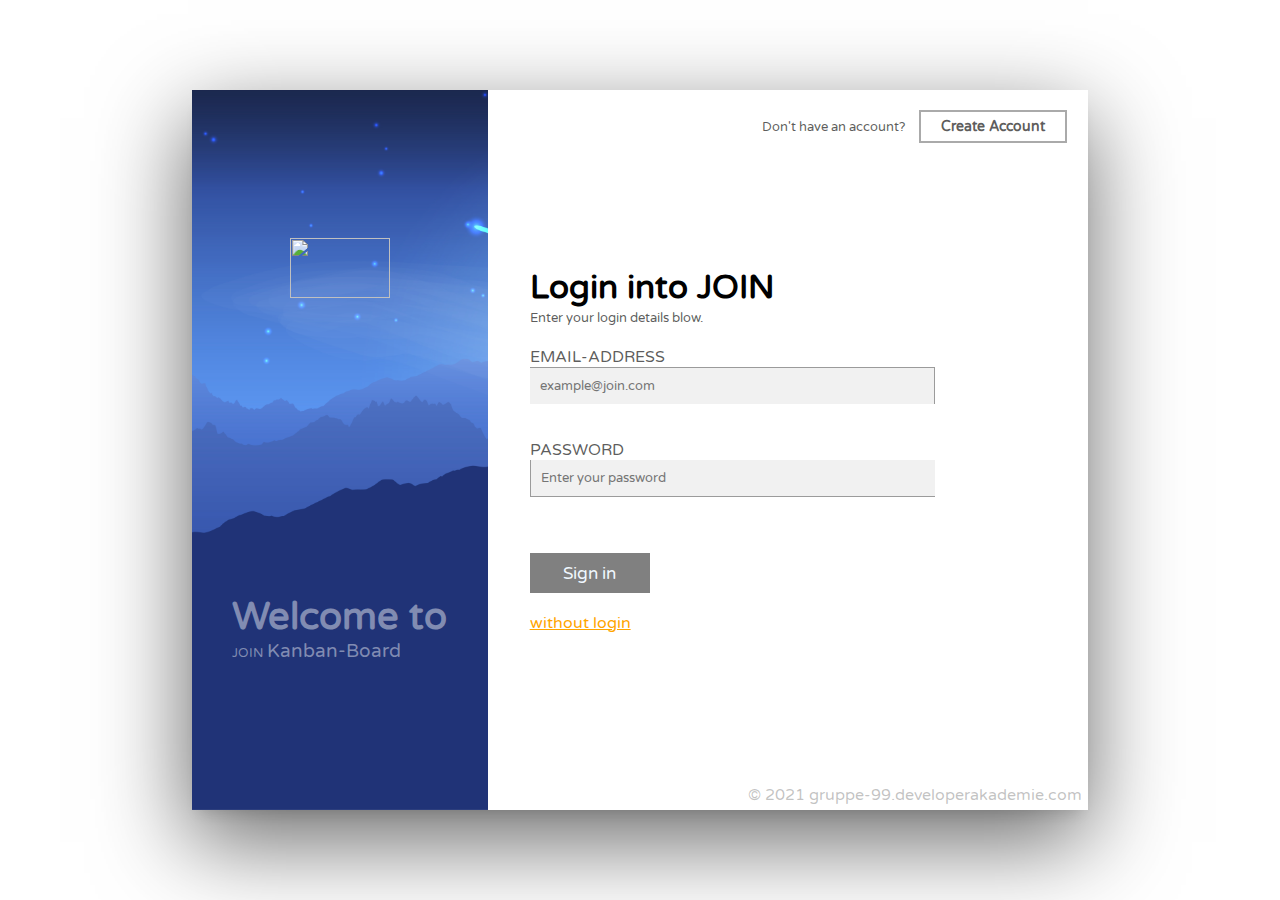
==== commit 9da66e76: "login correction" ====
--- a/index.html
+++ b/index.html
@@ -44,29 +44,28 @@
                 >Enter your login details blow.</label
               >
             </div>
+
             <div class="input-group">
-              <div class="single-input">
-                <label class="gray-look">EMAIL-ADDRESS</label>
-                <input
-                  id="login-email"
-                  class="validation index-input-style1"
-                  type="text"
-                  placeholder="example@join.com"
-                /><br />
-                <small id="login-email-hint" class="visibility">err</small>
-              </div>
-              <div class="input-group">
-                <label class="gray-look">PASSWORD</label>
-                <input
-                  id="login-password"
-                  class="validation index-input-style2"
-                  style="-webkit-text-security: square"
-                  type="password"
-                  placeholder="Enter your password"
-                />
-                <small id="login-pw-hint" class="visibility">err</small>
-              </div>
+              <label class="gray-look">EMAIL-ADDRESS</label>
+              <input
+                id="login-email"
+                class="validation index-input-style1"
+                type="text"
+                placeholder="example@join.com"
+              />
+              <small id="login-email-hint" class="visibility">err</small>
             </div>
+            <div class="input-group">
+              <label class="gray-look">PASSWORD</label>
+              <input
+                id="login-password"
+                class="validation index-input-style2"
+                type="password"
+                placeholder="Enter your password"
+              />
+              <small id="login-pw-hint" class="visibility">err</small>
+            </div>
+
             <div class="error-full" id="error-full"></div>
             <div class="form-end">
               <button class="login-submit-btn" type="submit">Sign in</button>
@@ -105,8 +104,7 @@
                   <label class="gray-look">LAST NAME</label>
                   <input
                     id="register-lastname"
-                    maxlength="10"
-                    onkeypress="return (event.charCode > 64 && event.charCode < 91) || (event.charCode > 96 && event.charCode < 123) || (event.charCode==32)"
+                    maxlength="13"
                     class="validation index-input-style1"
                     type="text"
                     placeholder="Last Name"
@@ -140,7 +138,6 @@
                     class="login-submit-btn"
                     value="Register"
                   />
-                  <!-- <p class="register-end gray-look">By clicking register, you agree to the privacy policy : zero security</p> -->
                 </div>
               </div>
             </form>
--- a/css/index.css
+++ b/css/index.css
@@ -4,23 +4,28 @@
   justify-content: center;
   height: 100vh;
   width: 100%;
-  background-color: rgba(42, 42, 187, 0.856);
-}
-
-.login-input-group small {
+  background-color: rgba(8, 8, 99, 0);
+}
+
+.visibility {
   visibility: hidden;
 }
 
+.error-full {
+  margin-top: -30px;
+  margin-bottom: 10px;
+  font-size: 18px;
+  color: rgba(173, 42, 42, 0.952);
+}
 
 .error {
-  background-color: rgba(197, 30, 30, 0.219) !important;
-  border: 2px solid  rgb(138, 10, 10) !important;
-  
+  background-color: rgba(197, 30, 30, 0.027) !important;
+  border: 1px solid rgba(138, 10, 10, 0.383) !important;
 }
 
 .success {
-  background-color: rgba(55, 211, 76, 0.377) !important;
-  border: 2px solid  rgba(5, 97, 25, 0.452) !important;  
+  background-color: rgba(55, 211, 76, 0.082) !important;
+  border: 1px solid rgba(5, 97, 25, 0.452) !important;
 }
 
 .login-container {
@@ -29,9 +34,9 @@
   height: 80%;
   width: 100%;
   margin: 15%;
-  box-shadow: 0px 10px 13px -7px #000000,
+  box-shadow: 0px 10px 13px -7px #0000001e,
     -2px 30px 86px 2px rgba(0, 0, 0, 0.582);
-  background-image: url("../img/bg.png");
+  background-image: url('../img/bg.png');
   background-repeat: no-repeat;
   background-position-y: bottom;
   background-size: cover;
@@ -54,7 +59,7 @@
   background-repeat: no-repeat;
   background-position-y: bottom;
   background-size: cover;
-  font-family: "Varela Round", sans-serif;
+  font-family: 'Varela Round', sans-serif;
 }
 
 .login-form-container {
@@ -63,28 +68,27 @@
   width: 100%;
 }
 
-.index-input-style1 {
-
-  width: 100%;
+.index-input-style1,
+.index-input-style2 {
+  width: 30vw;
   outline: none;
   border: none;
+  min-width: 23vw;
+  max-width: 500px;
+  font-size: 13px;
+  padding: 10px;
+}
+
+.index-input-style1 {
   border-right: 1px solid rgba(0, 0, 0, 0.356);
   border-top: 1px solid rgba(0, 0, 0, 0.356);
   background-color: rgba(0, 0, 0, 0.055);
-  max-width: 500px;
-  font-size: 13px;
-  padding: 10px;
 }
 
 .index-input-style2 {
-  width: 100%;
-  outline: none;
-  border: none;
   background-color: rgba(0, 0, 0, 0.055);
   border-left: 1px solid rgba(0, 0, 0, 0.356);
   border-bottom: 1px solid rgba(0, 0, 0, 0.356);
-  padding: 10px;
-  font-size: 13px;
 }
 
 .copy {
@@ -98,9 +102,11 @@
   color: rgba(96, 99, 96, 0.705);
 }
 
-.login-input-group {
-  width: 100%;
-  margin: 5px 0;
+.input-group {
+  display: flex;
+  flex-direction: column;
+  width: 100%;
+  margin: 20px 0;
 }
 
 .login-submit-btn {
@@ -137,7 +143,7 @@
 }
 
 .index-title {
-  font-size: 43px;
+  font-size: clamp(30px, 3vw, 63px);
 }
 
 .index-sub-title {
@@ -145,11 +151,7 @@
 }
 
 .title {
-  font-size: 25px;
-}
-
-.single-input {
-  margin: 5px 0;
+  font-size: clamp(10px, 1vw, 25px);
 }
 
 .create-account-btn:hover {
@@ -162,7 +164,7 @@
 
 .content-title {
   font-size: 33px;
-  font-family: "Varela Round", sans-serif;
+  font-family: 'Varela Round', sans-serif;
 }
 
 .sub-title {
@@ -171,7 +173,7 @@
 
 .programm-title {
   height: 40px;
-  font-family: "Zen Dots", cursive;
+  font-family: 'Zen Dots', cursive;
   font-size: 50px;
   margin-top: 40px;
   text-shadow: 0 0 15px rgba(255, 255, 255, 0.5),
@@ -180,8 +182,8 @@
 
 .programm-logo {
   height: 60px;
-  margin: auto;
-  padding-bottom: 50px;
+  width: 100px;
+  object-fit: contain;
 }
 
 .login-form-container {
@@ -196,9 +198,8 @@
   display: flex;
   flex-direction: column;
   justify-content: space-evenly;
-  height: 100%;
   height: 600px;
-  width: 70%;
+  width: 100%;
 }
 
 .login-title {
@@ -219,6 +220,7 @@
 .form-end {
   display: flex;
   flex-direction: column;
+  margin-top: 70px;
 }
 
 .without-login {
@@ -273,6 +275,10 @@
     justify-content: center;
     align-items: center;
   }
+  .index-input-style1,
+  .index-input-style2 {
+    width: 80vw;
+  }
   .login-container {
     text-align: center;
 
@@ -289,12 +295,6 @@
     margin-bottom: 40px;
   }
 
-  .index-input-style1,
-  .index-input-style2 {
-    
-    background-color: rgba(139, 139, 139, 0.151);
-    padding: 10px 0;
-  }
   .login-form-container {
     display: flex;
     justify-content: center;
@@ -327,6 +327,7 @@
   .login-submit-btn {
     border: 1px solid rgba(119, 22, 22, 0.281);
     border-radius: 50px;
+    margin-top: 50px;
     padding: 10px 100px;
     max-width: 100%;
     text-align: center;
@@ -341,7 +342,7 @@
   }
   .form-end {
     align-items: center;
-    margin-top: 130px;
+    margin-top: 80px;
   }
   .copy {
     text-align: center;
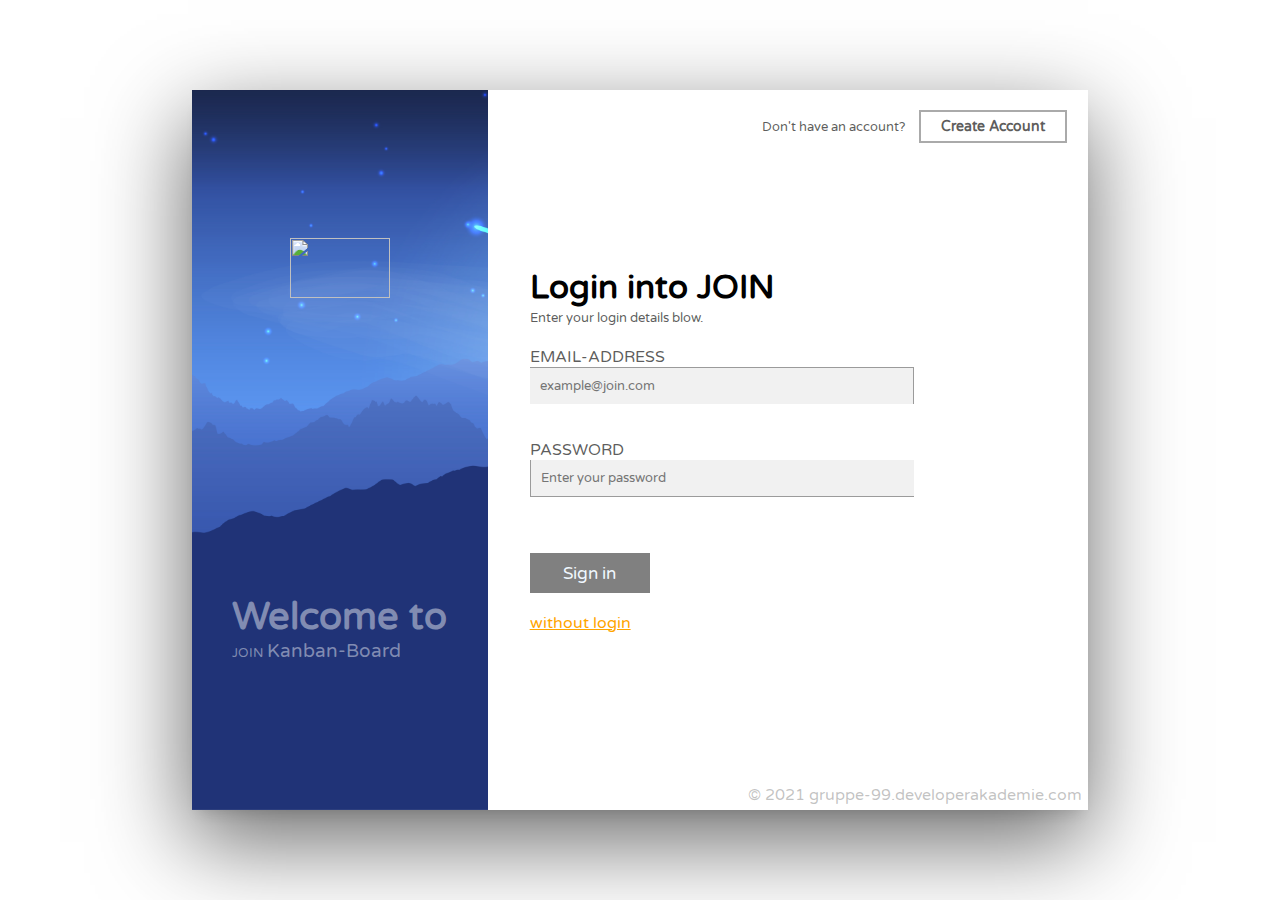
==== commit ab9790d8: "show logged in user + add contacts correctly" ====
--- a/index.html
+++ b/index.html
@@ -1,156 +1,116 @@
 <!DOCTYPE html>
 <html lang="en">
-  <head>
-    <meta charset="UTF-8" />
-    <meta http-equiv="X-UA-Compatible" content="IE=edge" />
-    <meta name="viewport" content="width=device-width, initial-scale=1.0" />
-    <title>Join</title>
-    <!--CSS-FILES-->
-    <link rel="stylesheet" href="css/nav.css" />
-    <link rel="stylesheet" href="css/index.css" />
-    <link rel="stylesheet" href="css/overall.css" />
-    <link rel="stylesheet" href="css/footer.css" />
-    <!--JS-FILES-->
-    <script src="js/include.js"></script>
-    <script src="js/overall.js"></script>
-    <script src="js/mini_backend.js"></script>
 
-    <link rel="preconnect" href="https://fonts.googleapis.com" />
-    <link rel="preconnect" href="https://fonts.gstatic.com" crossorigin />
-    <link
-      href="https://fonts.googleapis.com/css2?family=Varela+Round&display=swap"
-      rel="stylesheet"
-    />
-  </head>
+<head>
+  <meta charset="UTF-8" />
+  <meta http-equiv="X-UA-Compatible" content="IE=edge" />
+  <meta name="viewport" content="width=device-width, initial-scale=1.0" />
+  <title>Join</title>
+  <!--CSS-FILES-->
+  <link rel="stylesheet" href="css/nav.css" />
+  <link rel="stylesheet" href="css/index.css" />
+  <link rel="stylesheet" href="css/overall.css" />
+  <link rel="stylesheet" href="css/footer.css" />
+  <!--JS-FILES-->
+  <script src="js/include.js"></script>
+  <script src="js/overall.js"></script>
+  <script src="js/backend.js"></script>
+  <script src="js/index.js"></script>
 
-  <body onload="initIndex()">
-    <div class="index-container">
-      <div class="login-container">
-        <div class="login-form-content">
-          <div class="content-container">
-            <img class="programm-logo" src="img/logo.png" />
-            <div>
-              <h1 class="index-title">Welcome to</h1>
-              <label class="title">JOIN</label>
-              <label class="index-sub-title">Kanban-Board</label>
-            </div>
-          </div>
-        </div>
-        <div id="form-c" class="login-form-container">
-          <form id="login-form" onsubmit="login(event)">
-            <div>
-              <h2 class="content-title">Login into JOIN</h2>
-              <label class="gray-look sub-title"
-                >Enter your login details blow.</label
-              >
-            </div>
 
-            <div class="input-group">
-              <label class="gray-look">EMAIL-ADDRESS</label>
-              <input
-                id="login-email"
-                class="validation index-input-style1"
-                type="text"
-                placeholder="example@join.com"
-              />
-              <small id="login-email-hint" class="visibility">err</small>
-            </div>
-            <div class="input-group">
-              <label class="gray-look">PASSWORD</label>
-              <input
-                id="login-password"
-                class="validation index-input-style2"
-                type="password"
-                placeholder="Enter your password"
-              />
-              <small id="login-pw-hint" class="visibility">err</small>
-            </div>
+  <link rel="preconnect" href="https://fonts.googleapis.com" />
+  <link rel="preconnect" href="https://fonts.gstatic.com" crossorigin />
+  <link href="https://fonts.googleapis.com/css2?family=Varela+Round&display=swap" rel="stylesheet" />
+</head>
 
-            <div class="error-full" id="error-full"></div>
-            <div class="form-end">
-              <button class="login-submit-btn" type="submit">Sign in</button>
-              <a class="without-login" href="board.html">without login</a>
-            </div>
-          </form>
-          <div class="create-account">
-            <label class="gray-look sub-title">Don't have an account?</label>
-            <button
-              onclick="openRegisterWindow(event)"
-              class="create-account-btn gray-look"
-            >
-              Create Account
-            </button>
-          </div>
-          <label class="copy">© 2021 gruppe-99.developerakademie.com</label>
-          <div id="register-window" class="overlay">
-            <form id="register-form" onsubmit="validateRegister(event)">
-              <div class="register-form-container">
-                <h3 class="content-title">Register</h3>
-                <label class="gray-look sub-title"
-                  >Enter your login details blow.</label
-                >
-
-                <div class="input-group">
-                  <label class="gray-look">FIRST NAME</label>
-                  <input
-                    id="register-firstname"
-                    class="validation index-input-style2"
-                    type="text"
-                    placeholder="First Name"
-                  />
-                  <small id="fname-hint" class="visibility">err</small>
-                </div>
-                <div class="input-group">
-                  <label class="gray-look">LAST NAME</label>
-                  <input
-                    id="register-lastname"
-                    maxlength="13"
-                    class="validation index-input-style1"
-                    type="text"
-                    placeholder="Last Name"
-                  />
-                  <small id="lname-hint" class="visibility">err</small>
-                </div>
-                <div class="input-group">
-                  <label class="gray-look">EMAIL-ADDRESS</label>
-                  <input
-                    id="register-email"
-                    class="validation index-input-style1"
-                    type="text"
-                    placeholder="example@join.com"
-                  />
-                  <small id="email-hint" class="visibility">err</small>
-                </div>
-                <div class="input-group">
-                  <label class="gray-look">PASSWORD</label>
-                  <input
-                    id="register-password"
-                    class="validation index-input-style1"
-                    type="password"
-                    placeholder="Enter your password"
-                  />
-                  <small id="pw-hint" class="visibility">err</small>
-                </div>
-
-                <div class="input-group">
-                  <input
-                    type="submit"
-                    class="login-submit-btn"
-                    value="Register"
-                  />
-                </div>
-              </div>
-            </form>
-            <img
-              onclick="closeRegisterWindow(event)"
-              class="close-icon"
-              src="img/close.png"
-            />
-            <label class="copy">© 2021 gruppe-99.developerakademie.com</label>
+<body onload="initIndex()">
+  <div class="index-container">
+    <div class="login-container">
+      <div class="login-form-content">
+        <div class="content-container">
+          <img class="programm-logo" src="img/logo.png" />
+          <div>
+            <h1 class="index-title">Welcome to</h1>
+            <label class="title">JOIN</label>
+            <label class="index-sub-title">Kanban-Board</label>
           </div>
         </div>
       </div>
+      <div id="form-c" class="login-form-container">
+        <form id="login-form" onsubmit="login(event)">
+          <div>
+            <h2 class="content-title">Login into JOIN</h2>
+            <label class="gray-look sub-title">Enter your login details blow.</label>
+          </div>
+
+          <div class="input-group">
+            <label class="gray-look">EMAIL-ADDRESS</label>
+            <input id="login-email" class="validation index-input-style1" type="text" placeholder="example@join.com" />
+            <small id="login-email-hint" class="visibility">err</small>
+          </div>
+          <div class="input-group">
+            <label class="gray-look">PASSWORD</label>
+            <input id="login-password" class="validation index-input-style2" type="password"
+              placeholder="Enter your password" />
+            <small id="login-pw-hint" class="visibility">err</small>
+          </div>
+
+          <div class="error-full" id="error-full"></div>
+          <div class="form-end">
+            <button class="login-submit-btn" type="submit">Sign in</button>
+            <a class="without-login" href="board.html">without login</a>
+          </div>
+        </form>
+        <div class="create-account">
+          <label class="gray-look sub-title">Don't have an account?</label>
+          <button onclick="openRegisterWindow(event)" class="create-account-btn gray-look">
+            Create Account
+          </button>
+        </div>
+        <label class="copy">© 2021 gruppe-99.developerakademie.com</label>
+        <div id="register-window" class="overlay">
+          <form id="register-form" onsubmit="validateRegister(event)">
+            <div class="register-form-container">
+              <h3 class="content-title">Register</h3>
+              <label class="gray-look sub-title">Enter your login details blow.</label>
+
+              <div class="input-group">
+                <label class="gray-look">FIRST NAME</label>
+                <input id="register-firstname" class="validation index-input-style2" type="text"
+                  placeholder="First Name" />
+                <small id="fname-hint" class="visibility">err</small>
+              </div>
+              <div class="input-group">
+                <label class="gray-look">LAST NAME</label>
+                <input id="register-lastname" maxlength="13" class="validation index-input-style1" type="text"
+                  placeholder="Last Name" />
+                <small id="lname-hint" class="visibility">err</small>
+              </div>
+              <div class="input-group">
+                <label class="gray-look">EMAIL-ADDRESS</label>
+                <input id="register-email" class="validation index-input-style1" type="text"
+                  placeholder="example@join.com" />
+                <small id="email-hint" class="visibility">err</small>
+              </div>
+              <div class="input-group">
+                <label class="gray-look">PASSWORD</label>
+                <input id="register-password" class="validation index-input-style1" type="password"
+                  placeholder="Enter your password" />
+                <small id="pw-hint" class="visibility">err</small>
+              </div>
+
+              <div class="input-group">
+                <input type="submit" class="login-submit-btn" value="Register" />
+              </div>
+            </div>
+          </form>
+          <img onclick="closeRegisterWindow(event)" class="close-icon" src="img/close.png" />
+          <label class="copy">© 2021 gruppe-99.developerakademie.com</label>
+        </div>
+      </div>
     </div>
-    <script src="js/index.js"></script>
-  </body>
-</html>
+  </div>
+
+</body>
+
+</html>--- a/css/nav.css
+++ b/css/nav.css
@@ -1,15 +1,22 @@
 .navbar {
-  display: flex;
-  justify-content: space-between;
-  align-items: center;
-  flex-direction: column;
   position: fixed;
   left: 0;
   top: 0;
-  border: 1px solid lightblue;
-  width: 130px;
+  width: 140px;
   height: 100vh;
   background-color: rgb(4, 18, 73);
+  z-index: 3;
+  box-shadow: 3px 1px 11px 4px rgba(55, 38, 150, 0.26);
+}
+
+.logged-in-user{
+  color: white;
+}
+.navbar-content {
+  display: flex;
+  align-items: center;
+  flex-direction: column;
+  height: 100vh;
 }
 
 .logo-image {
@@ -23,30 +30,92 @@
 .navbar-links {
   display: flex;
   flex-direction: column;
+  position: absolute;
+  top: 200px;
   text-align: left;
   width: 100%;
-  margin-bottom: 340px;
 }
 
 .navbar-links a {
   margin-top: 20px;
   text-decoration: none;
-  color: rgba(240, 240, 240, 0.767);
+  color: rgb(255, 251, 251);
   padding-left: 40px;
   font-size: 17px;
+  border-left: transparent 4px solid;
+}
+
+.dropDownMenu {
+  background-color: #041249;
+  position: absolute;
+  right: 0;
+  left: 0;
+  opacity: 1;
+  top: 70px;
+  flex-direction: column;
+  transform: translateY(-0%);
+  transition: 225ms all ease-in-out;
+}
+
+.dropDownMenu a {
+  text-decoration: none;
+  color: rgb(255, 255, 255);
+  cursor: pointer;
+  font-size: 20px;
+  font-weight: bold;
+  margin: 22px 0;
+  align-self: center;
+  border-bottom: 5px solid transparent;
+}
+
+.dropDownMenu a:hover {
+  color: rgba(235, 235, 235, 0.897);
+  border-bottom: 5px solid rgba(53, 129, 173, 0.335);
 }
 
 .navbar-links a:hover {
   border-left: 4px solid #fff;
+  opacity: 0.8;
   transition: 125ms;
 }
 
-.profile-pic {
-  height: 50px;
-  width: 50px;
-  border-radius: 50%;
-  margin-right: 15px;
-  object-fit: cover;
-  object-position: top;
-  margin-bottom: 20px;
+.burger-menu {
+  display: none;
 }
+
+@media screen and (min-width: 1100px) {
+  .dropDownMenu {
+    display: none !important;
+  }
+}
+
+@media screen and (max-width: 1120px) {
+  .navbar {
+    height: 70px;
+    width: 100%;
+    transition: 120ms;
+  }
+  .navbar-content {
+    display: flex;
+    justify-content: space-between;
+    align-items: center;
+    flex-direction: row;
+    margin: 0 3%;
+    height: 100%;
+  }
+  .burger-menu {
+    display: block;
+    cursor: pointer;
+  }
+  .navbar-links {
+    display: none;
+    margin: 0;
+  }
+  .profile-pic {
+    margin: 0;
+    display: none;
+  }
+  .logo-image {
+    margin: 0;
+  }
+}
--- a/css/overall.css
+++ b/css/overall.css
@@ -1,9 +1,20 @@
+@import url('https://fonts.googleapis.com/css2?family=Varela+Round&display=swap');
 
-@import url('https://fonts.googleapis.com/css2?family=Varela+Round&display=swap');
 * {
   font-family: 'Varela Round', sans-serif;
   margin: 0;
   padding: 0;
+  box-sizing: border-box;
+}
+
+.logged-in-user{
+  color: rgb(97, 178, 97);
+  text-align: center;
+  margin-top: 8px;
+}
+
+.form-left {
+  width: 27%;
 }
 
 .d-none {
@@ -17,33 +28,6 @@
 
 .visible {
   visibility: visible;
-}
-
-.dropDownMenu {
-  background-color: #ebe9e967;
-  position: absolute;
-  right: 3%;
-  flex-direction: column;
-  top: 70px;
-  border-bottom-left-radius: 8px;
-}
-
-
-
-.dropDownMenu a {
-  text-decoration: none;
-  color: black;
-  cursor: pointer;
-  font-size: 20px;
-  font-weight: bold;
-  margin: 8px;
-  align-self: flex-end;
-  border-bottom: 5px solid transparent;
-}
-
-.dropDownMenu a:hover {
-  color: rgb(4, 18, 73);
-  border-bottom: 5px solid rgba(53, 129, 173, 0.335);
 }
 
 .sales-color {
@@ -69,16 +53,14 @@
   margin: 40px 0;
 }
 
-.help-img{
+.help-img {
   max-width: 1200px;
   width: 100%;
 }
 
-
-@media  screen and (max-width: 1120px) {
+@media screen and (max-width: 1120px) {
   .container {
     margin: 100px 3%;
     text-align: center;
   }
-  
-}+}
